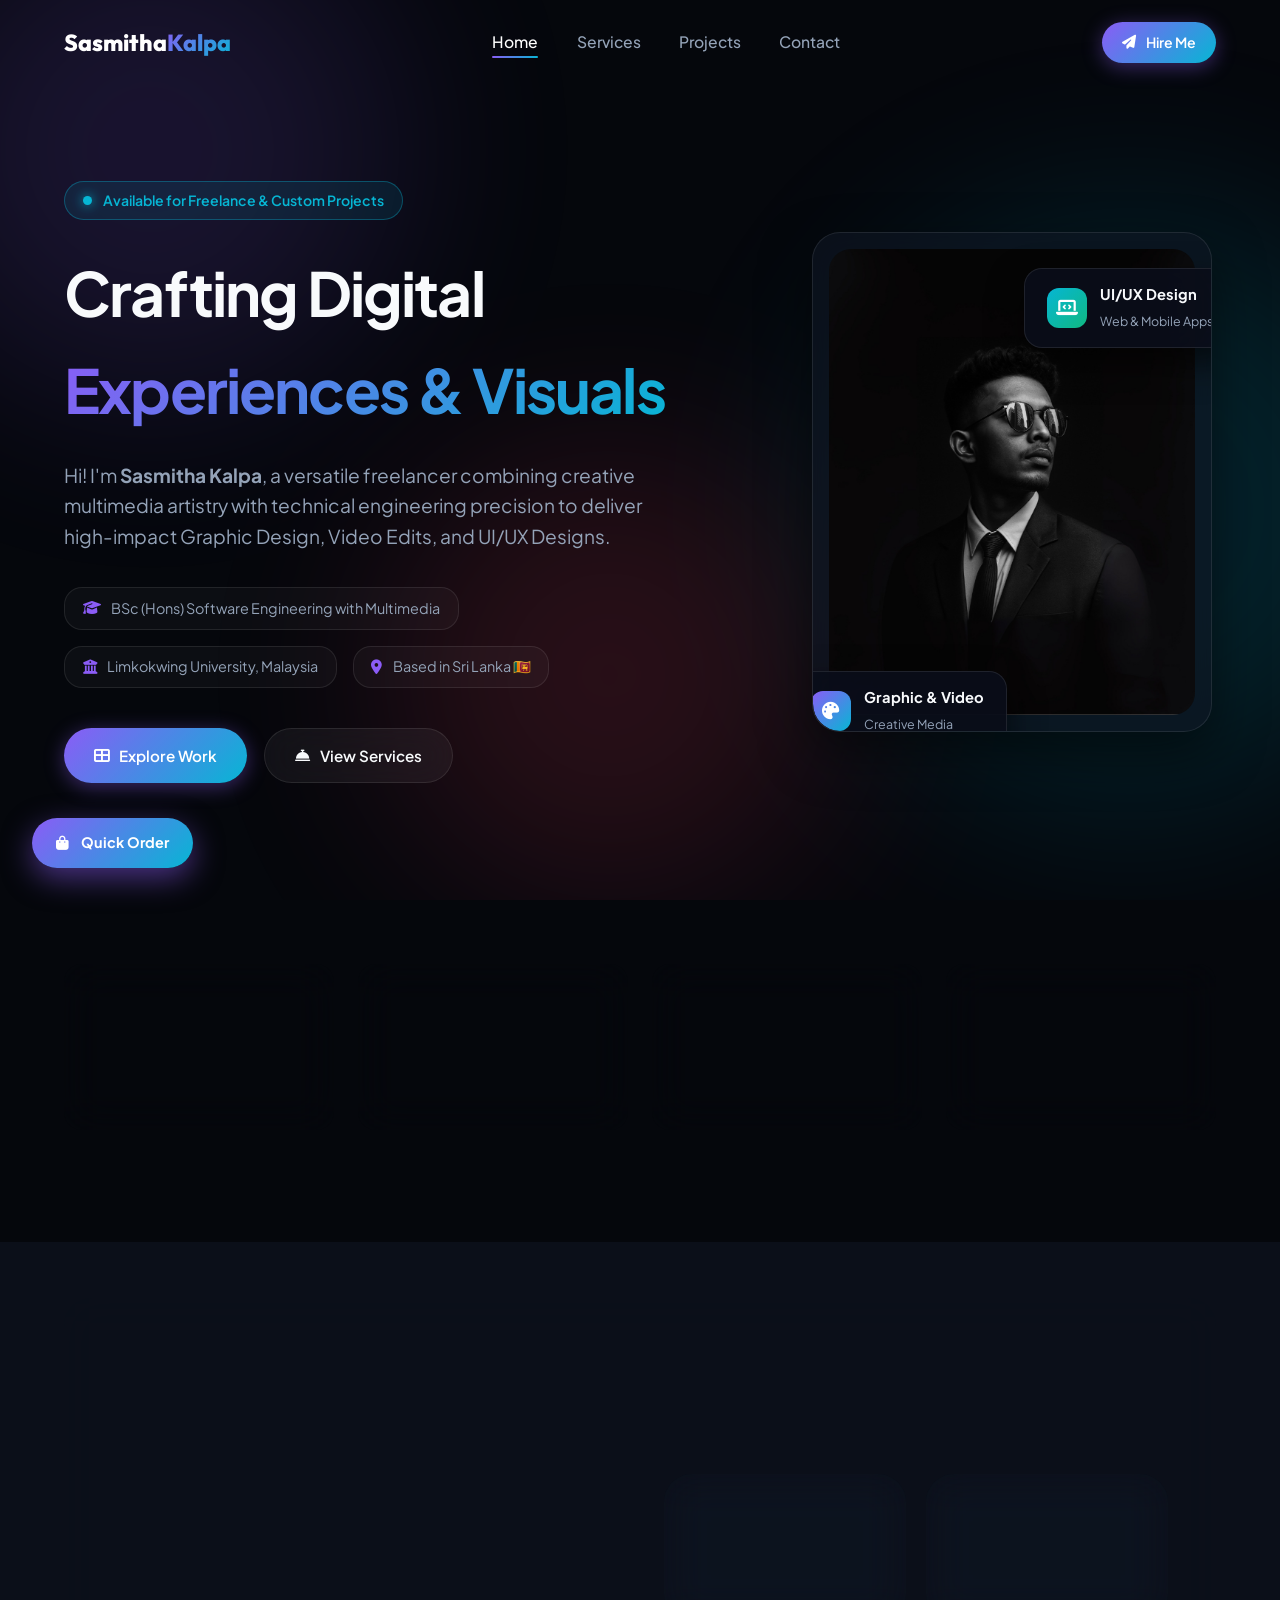
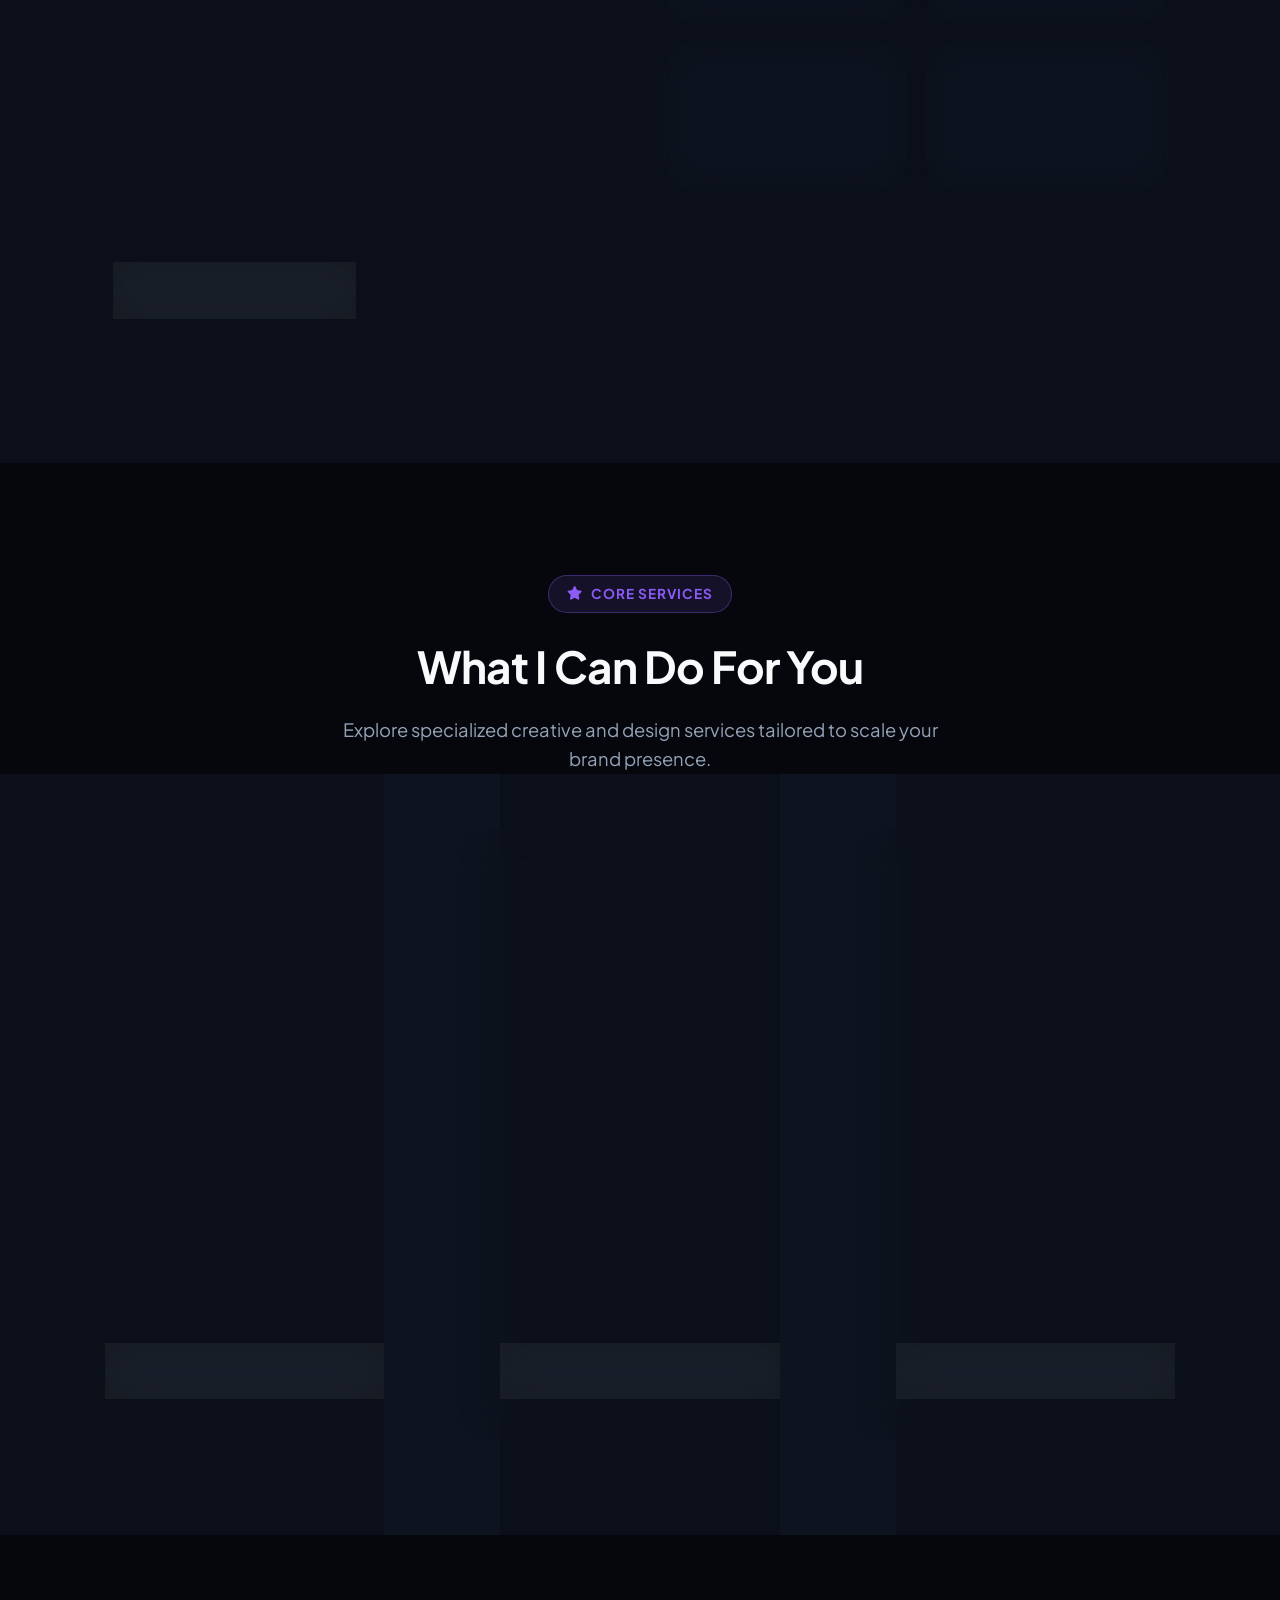
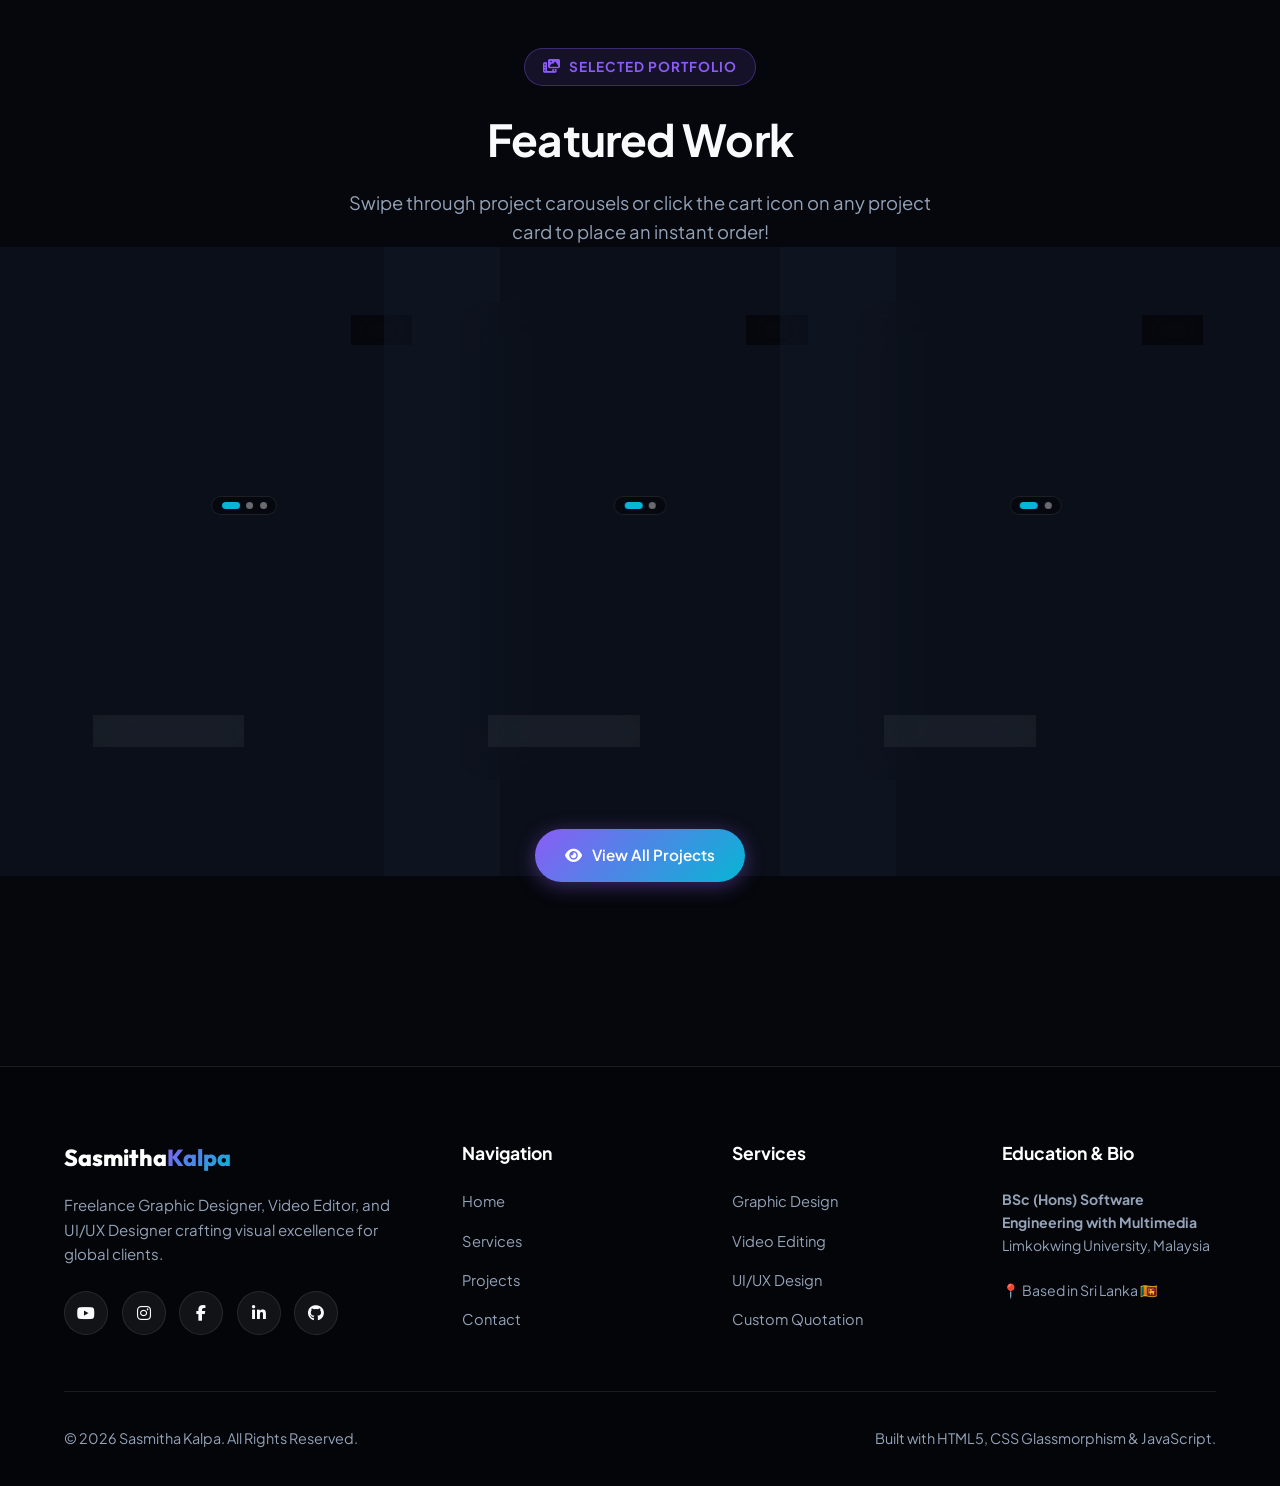
==== index.html @ 76cb1435 "initial commit" ====
<!DOCTYPE html>
<html lang="en">
<head>
  <meta charset="UTF-8">
  <meta name="viewport" content="width=device-width, initial-scale=1.0">
  <title>Sasmitha Kalpa | Freelance Graphic Designer, Video Editor & UI/UX Designer</title>
  <meta name="description" content="Portfolio of Sasmitha Kalpa - Freelance Graphic Designer, Video Editor & UI/UX Designer based in Sri Lanka. BSc (Hons) Software Engineering with Multimedia graduate.">
  
  <!-- Favicon (Cloud-Safe Web Name) -->
  <!-- Favicon - Full Cross-Browser Stack -->
  <link rel="shortcut icon" href="favicon.ico" type="image/x-icon">
  <link rel="icon" type="image/x-icon" href="favicon.ico">
  <link rel="icon" type="image/png" sizes="32x32" href="img/favicon-32.png">
  <link rel="icon" type="image/png" sizes="16x16" href="img/favicon-16.png">
  <link rel="apple-touch-icon" sizes="180x180" href="img/apple-touch-icon.png">
  
  <!-- Google Fonts -->
  <link rel="preconnect" href="https://fonts.googleapis.com">
  <link rel="preconnect" href="https://fonts.gstatic.com" crossorigin>
  <link href="https://fonts.googleapis.com/css2?family=Outfit:wght@400;500;600;700;800&family=Plus+Jakarta+Sans:wght@400;500;600;700&display=swap" rel="stylesheet">
  
  <!-- Font Awesome 6 Icons -->
  <link rel="stylesheet" href="https://cdnjs.cloudflare.com/ajax/libs/font-awesome/6.4.0/css/all.min.css">
  
  <!-- Custom CSS -->
  <link rel="stylesheet" href="styles.css">
</head>
<body>

  <!-- Ambient Animated Glowing Background -->
  <div class="ambient-bg">
    <div class="blob blob-1"></div>
    <div class="blob blob-2"></div>
    <div class="blob blob-3"></div>
  </div>

  <!-- ==========================================
       HEADER & NAVIGATION BAR
       ========================================== -->
  <header class="navbar">
    <div class="container nav-container">
      <a href="index.html" class="logo">
        <!-- <img src="img/wingz-logo.png" alt="Wingz Logo" class="brand-logo-img"> -->
        <span>Sasmitha<span class="gradient-text">Kalpa</span></span>
      </a>

      <nav>
        <ul class="nav-menu">
          <li><a href="index.html" class="nav-link active">Home</a></li>
          <li><a href="services.html" class="nav-link">Services</a></li>
          <li><a href="projects.html" class="nav-link">Projects</a></li>
          <li><a href="contact.html" class="nav-link">Contact</a></li>
        </ul>
      </nav>

      <div class="nav-actions">
        <a href="contact.html" class="btn btn-primary" style="padding: 0.6rem 1.25rem; font-size: 0.88rem;">
          <i class="fas fa-paper-plane"></i> Hire Me
        </a>
        <button class="hamburger" aria-label="Toggle Navigation">
          <span></span>
          <span></span>
          <span></span>
        </button>
      </div>
    </div>
  </header>

  <!-- ==========================================
       HERO SECTION
       ========================================== -->
  <section class="hero">
    <div class="container hero-grid">
      <div class="hero-content reveal">
        <div class="status-badge">
          <span class="pulse-dot"></span>
          <span>Available for Freelance & Custom Projects</span>
        </div>
        
        <h1 class="hero-title">
          Crafting Digital <br><span class="gradient-text">Experiences & Visuals</span>
        </h1>
        
        <p class="hero-subtitle">
          Hi! I'm <strong>Sasmitha Kalpa</strong>, a versatile freelancer combining creative multimedia artistry with technical engineering precision to deliver high-impact Graphic Design, Video Edits, and UI/UX Designs.
        </p>

        <div class="hero-meta">
          <div class="meta-item">
            <i class="fas fa-graduation-cap"></i>
            <span>BSc (Hons) Software Engineering with Multimedia</span>
          </div>
          <div class="meta-item">
            <i class="fas fa-university"></i>
            <span>Limkokwing University, Malaysia</span>
          </div>
          <div class="meta-item">
            <i class="fas fa-location-dot"></i>
            <span>Based in Sri Lanka 🇱🇰</span>
          </div>
        </div>

        <div class="hero-buttons">
          <a href="projects.html" class="btn btn-primary">
            <i class="fas fa-th-large"></i> Explore Work
          </a>
          <a href="services.html" class="btn btn-secondary">
            <i class="fas fa-concierge-bell"></i> View Services
          </a>
        </div>
      </div>

      <div class="hero-image-wrapper reveal">
        <div class="avatar-card glass-card">
          <div class="avatar-inner">
            <img src="img/sasmitha-avatar.png" alt="Sasmitha Kalpa" class="avatar-img">
          </div>

          <div class="floating-badge floating-badge-1">
            <div class="badge-icon"><i class="fas fa-palette"></i></div>
            <div class="badge-text">
              <strong>Graphic & Video</strong>
              <span>Creative Media</span>
            </div>
          </div>

          <div class="floating-badge floating-badge-2">
            <div class="badge-icon" style="background: linear-gradient(135deg, #06b6d4, #10b981);"><i class="fas fa-laptop-code"></i></div>
            <div class="badge-text">
              <strong>UI/UX Design</strong>
              <span>Web & Mobile Apps</span>
            </div>
          </div>
        </div>
      </div>
    </div>
  </section>

  <!-- ==========================================
       STATS & HIGHLIGHTS COUNTER
       ========================================== -->
  <section style="padding: 1rem 0 4rem;">
    <div class="container">
      <div class="stats-grid reveal">
        <div class="glass-card stat-card">
          <div class="stat-number">50+</div>
          <div class="stat-label">Projects Completed</div>
        </div>
        <div class="glass-card stat-card">
          <div class="stat-number">100%</div>
          <div class="stat-label">Client Satisfaction</div>
        </div>
        <div class="glass-card stat-card">
          <div class="stat-number">3</div>
          <div class="stat-label">Specialized Domains</div>
        </div>
        <div class="glass-card stat-card">
          <div class="stat-number">24h</div>
          <div class="stat-label">Fast Inquiry Response</div>
        </div>
      </div>
    </div>
  </section>

  <!-- ==========================================
       ABOUT & SKILLS OVERVIEW SECTION
       ========================================== -->
  <section class="section-padding">
    <div class="container">
      <div class="glass-card about-card reveal" style="padding: 3rem; display: grid; grid-template-columns: 1fr 1fr; gap: 3rem; align-items: center;">
        <div class="about-info">
          <div class="section-title" style="text-align: left; margin-bottom: 1.5rem;">
            <span class="badge"><i class="fas fa-user-check"></i> About Me</span>
            <h2>Bridging Code & Visual Creativity</h2>
          </div>
          <p style="color: var(--text-muted); line-height: 1.7; margin-bottom: 1.5rem;">
            With a solid foundation from my 1-year BSc (Hons) in Software Engineering with Multimedia at Limkokwing University (Malaysia), I specialize in helping brands, businesses, and creators elevate their online identity through modern visual assets, engaging short-form & cinematic videos, and intuitive UI/UX interfaces.
          </p>
          <ul style="display: flex; flex-direction: column; gap: 0.85rem; margin-bottom: 2rem;">
            <li style="display: flex; align-items: center; gap: 0.75rem; color: #fff;"><i class="fas fa-check-circle" style="color: var(--accent-cyan);"></i> <span>100% Custom & Pixel-Perfect Deliverables</span></li>
            <li style="display: flex; align-items: center; gap: 0.75rem; color: #fff;"><i class="fas fa-check-circle" style="color: var(--accent-cyan);"></i> <span>Fast Turnaround & Clear Communication</span></li>
            <li style="display: flex; align-items: center; gap: 0.75rem; color: #fff;"><i class="fas fa-check-circle" style="color: var(--accent-cyan);"></i> <span>Seamless Direct Order & Consultation via WhatsApp/Email</span></li>
          </ul>
          <a href="contact.html" class="btn btn-secondary">
            <i class="fas fa-comments"></i> Start a Conversation
          </a>
        </div>

        <div style="display: grid; grid-template-columns: repeat(2, 1fr); gap: 1.25rem;">
          <div class="glass-card" style="padding: 1.5rem; text-align: center;">
            <i class="fas fa-paint-brush" style="font-size: 2rem; margin-bottom: 0.75rem; color: var(--accent-purple);"></i>
            <h4 style="font-size: 1.1rem; margin-bottom: 0.3rem;">Graphic Design</h4>
            <p style="font-size: 0.82rem; color: var(--text-muted);">Social Media, Posters, Ads</p>
          </div>
          <div class="glass-card" style="padding: 1.5rem; text-align: center;">
            <i class="fas fa-film" style="font-size: 2rem; margin-bottom: 0.75rem; color: var(--accent-cyan);"></i>
            <h4 style="font-size: 1.1rem; margin-bottom: 0.3rem;">Video Editing</h4>
            <p style="font-size: 0.82rem; color: var(--text-muted);">Reels, Shorts, Cinematic</p>
          </div>
          <div class="glass-card" style="padding: 1.5rem; text-align: center;">
            <i class="fab fa-figma" style="font-size: 2rem; margin-bottom: 0.75rem; color: var(--accent-rose);"></i>
            <h4 style="font-size: 1.1rem; margin-bottom: 0.3rem;">UI/UX Design</h4>
            <p style="font-size: 0.82rem; color: var(--text-muted);">Websites, Mobile Apps</p>
          </div>
          <div class="glass-card" style="padding: 1.5rem; text-align: center;">
            <i class="fas fa-code" style="font-size: 2rem; margin-bottom: 0.75rem; color: var(--accent-amber);"></i>
            <h4 style="font-size: 1.1rem; margin-bottom: 0.3rem;">Software Eng.</h4>
            <p style="font-size: 0.82rem; color: var(--text-muted);">Multimedia Systems</p>
          </div>
        </div>
      </div>
    </div>
  </section>

  <!-- ==========================================
       SERVICES TEASER
       ========================================== -->
  <section class="section-padding">
    <div class="container">
      <div class="section-title reveal">
        <span class="badge"><i class="fas fa-star"></i> Core Services</span>
        <h2>What I Can Do For You</h2>
        <p>Explore specialized creative and design services tailored to scale your brand presence.</p>
      </div>

      <div class="services-grid">
        <!-- Graphic Design Card -->
        <div class="glass-card service-card reveal">
          <div class="service-header">
            <div class="service-icon"><i class="fas fa-vector-square"></i></div>
            <button class="btn-cart" onclick="openOrderModal('Graphic Design Package', 'Graphic Design')">
              <i class="fas fa-shopping-cart"></i> Quick Order
            </button>
          </div>
          <h3 class="service-title">Graphic Design</h3>
          <p class="service-desc">Eye-catching visual assets crafted to grab attention across digital platforms and print media.</p>
          <div class="subservice-list">
            <div class="subservice-item">
              <div class="subservice-info">
                <i class="fas fa-hashtag"></i>
                <span>Social Media Designs & Posters</span>
              </div>
            </div>
            <div class="subservice-item">
              <div class="subservice-info">
                <i class="fas fa-image"></i>
                <span>Leaflets & Flyers</span>
              </div>
            </div>
          </div>
          <a href="services.html#graphic-design" class="btn btn-secondary" style="margin-top: auto;">
            <span>Learn More</span> <i class="fas fa-arrow-right"></i>
          </a>
        </div>

        <!-- Video Editing Card -->
        <div class="glass-card service-card reveal">
          <div class="service-header">
            <div class="service-icon" style="background: rgba(6, 182, 212, 0.12); color: var(--accent-cyan); border-color: rgba(6, 182, 212, 0.35);">
              <i class="fas fa-video"></i>
            </div>
            <button class="btn-cart" onclick="openOrderModal('Video Editing Package', 'Video Editing')">
              <i class="fas fa-shopping-cart"></i> Quick Order
            </button>
          </div>
          <h3 class="service-title">Video Editing</h3>
          <p class="service-desc">Engaging, high-retention video production that converts viewers into loyal audience members.</p>
          <div class="subservice-list">
            <div class="subservice-item">
              <div class="subservice-info"><i class="fas fa-play-circle"></i> <span>Social Media Videos</span></div>
            </div>
            <div class="subservice-item">
              <div class="subservice-info"><i class="fab fa-tiktok"></i> <span>Reels & Short-Form Content</span></div>
            </div>
            <div class="subservice-item">
              <div class="subservice-info"><i class="fas fa-film"></i> <span>Cinematic Edits</span></div>
            </div>
          </div>
          <a href="services.html#video-editing" class="btn btn-secondary" style="margin-top: auto;">
            <span>Learn More</span> <i class="fas fa-arrow-right"></i>
          </a>
        </div>

        <!-- UI/UX Design Card -->
        <div class="glass-card service-card reveal">
          <div class="service-header">
            <div class="service-icon" style="background: rgba(244, 63, 94, 0.12); color: var(--accent-rose); border-color: rgba(244, 63, 94, 0.35);">
              <i class="fas fa-layer-group"></i>
            </div>
            <button class="btn-cart" onclick="openOrderModal('UI/UX Design Package', 'UI/UX Design')">
              <i class="fas fa-shopping-cart"></i> Quick Order
            </button>
          </div>
          <h3 class="service-title">UI/UX Design</h3>
          <p class="service-desc">User-centered, modern web and mobile interface designs built for usability and high conversion.</p>
          <div class="subservice-list">
            <div class="subservice-item">
              <div class="subservice-info"><i class="fas fa-desktop"></i> <span>Website Design</span></div>
            </div>
            <div class="subservice-item">
              <div class="subservice-info"><i class="fas fa-mobile-alt"></i> <span>Mobile App Design</span></div>
            </div>
            <div class="subservice-item">
              <div class="subservice-info"><i class="fas fa-cube"></i> <span>Interactive Prototypes</span></div>
            </div>
          </div>
          <a href="services.html#ui-ux" class="btn btn-secondary" style="margin-top: auto;">
            <span>Learn More</span> <i class="fas fa-arrow-right"></i>
          </a>
        </div>
      </div>
    </div>
  </section>

  <!-- ==========================================
       FEATURED PROJECTS PREVIEW (WITH SWIPERS)
       ========================================== -->
  <section class="section-padding">
    <div class="container">
      <div class="section-title reveal">
        <span class="badge"><i class="fas fa-photo-video"></i> Selected Portfolio</span>
        <h2>Featured Work</h2>
        <p>Swipe through project carousels or click the cart icon on any project card to place an instant order!</p>
      </div>

      <div class="projects-grid">
        <!-- Project 1: Social Media Posters Carousel -->
        <div class="glass-card project-card reveal" data-active-index="0">
          <div class="card-carousel">
            <div class="image-count-badge">
              <i class="fas fa-images"></i> <span class="current-img-index">1/3</span>
            </div>

            <button class="carousel-btn prev" aria-label="Previous Slide"><i class="fas fa-chevron-left"></i></button>
            <button class="carousel-btn next" aria-label="Next Slide"><i class="fas fa-chevron-right"></i></button>

            <div class="carousel-slides">
              <div class="carousel-slide">
                <img src="img/projects/poster-1.png" alt="Social Media Poster 1">
              </div>
              <div class="carousel-slide">
                <img src="img/projects/poster-2.png" alt="Social Media Poster 2">
              </div>
              <div class="carousel-slide">
                <img src="img/projects/poster-3.png" alt="Social Media Poster 3">
              </div>
            </div>

            <div class="carousel-dots">
              <span class="carousel-dot active"></span>
              <span class="carousel-dot"></span>
              <span class="carousel-dot"></span>
            </div>

            <div class="project-overlay">
              <span class="category-badge">Graphic Design</span>
              <button class="btn-cart" onclick="openOrderModal('Social Media Poster Design', 'Graphic Design')">
                <i class="fas fa-cart-plus"></i> Order Poster
              </button>
            </div>
          </div>

          <div class="project-content">
            <div class="project-title-row">
              <h3 class="project-title">Social Media Posters</h3>
            </div>
            <p class="project-desc">Swipeable showcase of high-impact social media promotional posters designed for maximum audience engagement.</p>
            <div class="project-footer">
              <button class="btn btn-secondary" style="padding: 0.4rem 0.85rem; font-size: 0.8rem;" onclick="openLightboxModal('Social Media Posters', 'Graphic Design', 'High-resolution promotional posters designed with custom lighting and typography.', ['img/projects/poster-1.png', 'img/projects/poster-2.png', 'img/projects/poster-3.png'], 0)">
                <i class="fas fa-expand"></i> Preview Original
              </button>
              <button class="btn-cart" onclick="openOrderModal('Social Media Poster Design', 'Graphic Design')">
                <i class="fas fa-cart-plus"></i> Order Now
              </button>
            </div>
          </div>
        </div>

        <!-- Project 2: Leaflet Designs Carousel -->
        <div class="glass-card project-card reveal" data-active-index="0">
          <div class="card-carousel">
            <div class="image-count-badge">
              <i class="fas fa-images"></i> <span class="current-img-index">1/2</span>
            </div>

            <button class="carousel-btn prev" aria-label="Previous Slide"><i class="fas fa-chevron-left"></i></button>
            <button class="carousel-btn next" aria-label="Next Slide"><i class="fas fa-chevron-right"></i></button>

            <div class="carousel-slides">
              <div class="carousel-slide">
                <img src="img/projects/leaflet-1.png" alt="Leaflet Design 1">
              </div>
              <div class="carousel-slide">
                <img src="img/projects/leaflet-2.png" alt="Leaflet Design 2">
              </div>
            </div>

            <div class="carousel-dots">
              <span class="carousel-dot active"></span>
              <span class="carousel-dot"></span>
            </div>

            <div class="project-overlay">
              <span class="category-badge">Graphic Design</span>
              <button class="btn-cart" onclick="openOrderModal('Leaflet Design Service', 'Graphic Design')">
                <i class="fas fa-cart-plus"></i> Order Leaflet
              </button>
            </div>
          </div>

          <div class="project-content">
            <div class="project-title-row">
              <h3 class="project-title">Leaflet Designs</h3>
            </div>
            <p class="project-desc">Swipeable showcase of modern promotional leaflets crafted for corporate branding and marketing campaigns.</p>
            <div class="project-footer">
              <button class="btn btn-secondary" style="padding: 0.4rem 0.85rem; font-size: 0.8rem;" onclick="openLightboxModal('Leaflet Designs', 'Graphic Design', 'Professional event and corporate leaflet layouts formatted for print and digital media.', ['img/projects/leaflet-1.png', 'img/projects/leaflet-2.png'], 0)">
                <i class="fas fa-expand"></i> Preview Original
              </button>
              <button class="btn-cart" onclick="openOrderModal('Leaflet Design Service', 'Graphic Design')">
                <i class="fas fa-cart-plus"></i> Order Now
              </button>
            </div>
          </div>
        </div>

        <!-- Project 3: Flyer Designs Carousel -->
        <div class="glass-card project-card reveal" data-active-index="0">
          <div class="card-carousel">
            <div class="image-count-badge">
              <i class="fas fa-images"></i> <span class="current-img-index">1/2</span>
            </div>

            <button class="carousel-btn prev" aria-label="Previous Slide"><i class="fas fa-chevron-left"></i></button>
            <button class="carousel-btn next" aria-label="Next Slide"><i class="fas fa-chevron-right"></i></button>

            <div class="carousel-slides">
              <div class="carousel-slide">
                <img src="img/projects/flyer-1.png" alt="Flyer Design 1">
              </div>
              <div class="carousel-slide">
                <img src="img/projects/flyer-2.png" alt="Flyer Design 2">
              </div>
            </div>

            <div class="carousel-dots">
              <span class="carousel-dot active"></span>
              <span class="carousel-dot"></span>
            </div>

            <div class="project-overlay">
              <span class="category-badge">Graphic Design</span>
              <button class="btn-cart" onclick="openOrderModal('Flyer Design Service', 'Graphic Design')">
                <i class="fas fa-cart-plus"></i> Order Flyer
              </button>
            </div>
          </div>

          <div class="project-content">
            <div class="project-title-row">
              <h3 class="project-title">Flyer Designs</h3>
            </div>
            <p class="project-desc">Swipeable showcase of high-converting business and event flyers formatted with clean visual hierarchy.</p>
            <div class="project-footer">
              <button class="btn btn-secondary" style="padding: 0.4rem 0.85rem; font-size: 0.8rem;" onclick="openLightboxModal('Flyer Designs', 'Graphic Design', 'High-impact marketing flyers designed with custom composition for digital ads and print.', ['img/projects/flyer-1.png', 'img/projects/flyer-2.png'], 0)">
                <i class="fas fa-expand"></i> Preview Original
              </button>
              <button class="btn-cart" onclick="openOrderModal('Flyer Design Service', 'Graphic Design')">
                <i class="fas fa-cart-plus"></i> Order Now
              </button>
            </div>
          </div>
        </div>
      </div>

      <div style="text-align: center; margin-top: 3rem;">
        <a href="projects.html" class="btn btn-primary">
          <i class="fas fa-eye"></i> View All Projects
        </a>
      </div>
    </div>
  </section>

  <!-- ==========================================
       UNCROPPED LIGHTBOX PREVIEW MODAL COMPONENT
       ========================================== -->
  <div class="modal-overlay" id="lightboxModal">
    <div class="modal-card glass-card lightbox-card">
      <button class="modal-close" aria-label="Close Modal"><i class="fas fa-times"></i></button>
      <div class="lightbox-body">
        <div class="lightbox-media">
          <img src="" alt="Full Quality Uncropped Preview">
        </div>
        <div class="lightbox-content">
          <div>
            <span class="category-badge lightbox-category" style="margin-bottom: 0.75rem; display: inline-block;">Category</span>
            <h3 class="lightbox-title" style="font-size: 1.6rem; margin-bottom: 0.75rem;">Project Title</h3>
            <p class="lightbox-desc" style="color: var(--text-muted); font-size: 0.92rem; line-height: 1.6;">Description text...</p>
          </div>
          <div style="margin-top: 1.5rem; padding-top: 1rem; border-top: 1px solid var(--border-glass);">
            <button class="btn btn-primary lightbox-order-btn" style="width: 100%;">
              <i class="fas fa-shopping-cart"></i> Place Order For Similar Project
            </button>
          </div>
        </div>
      </div>
    </div>
  </div>

  <!-- ==========================================
       QUICK ORDER CART MODAL COMPONENT
       ========================================== -->
  <div class="modal-overlay" id="orderModal">
    <div class="modal-card glass-card">
      <button class="modal-close" aria-label="Close Modal"><i class="fas fa-times"></i></button>

      <div class="modal-header">
        <span class="badge"><i class="fas fa-shopping-bag"></i> Place Order / Inquiry</span>
        <h3>Confirm Your Order</h3>
        <p style="color: var(--text-muted); font-size: 0.9rem; margin-top: 0.25rem;">
          Fill in your details below. Sasmitha will instantly receive your email request and contact you back via WhatsApp/Email!
        </p>
      </div>

      <div class="order-item-banner">
        <i class="fas fa-box-open"></i>
        <div class="order-item-info">
          <h4 id="orderItemTitle">Selected Service</h4>
          <span id="orderItemCategory">Category</span>
        </div>
      </div>

      <form id="quickOrderForm">
        <div class="form-group">
          <label class="form-label" for="orderName"><i class="fas fa-user"></i> Full Name *</label>
          <input type="text" id="orderName" class="form-control" placeholder="e.g. John Doe" required>
        </div>

        <div style="display: grid; grid-template-columns: 1fr 1fr; gap: 1rem;">
          <div class="form-group">
            <label class="form-label" for="orderWhatsapp"><i class="fab fa-whatsapp"></i> WhatsApp Number *</label>
            <input type="tel" id="orderWhatsapp" class="form-control" placeholder="+94 7X XXX XXXX" required>
          </div>

          <div class="form-group">
            <label class="form-label" for="orderEmail"><i class="fas fa-envelope"></i> Email Address *</label>
            <input type="email" id="orderEmail" class="form-control" placeholder="name@example.com" required>
          </div>
        </div>

        <div class="form-group">
          <label class="form-label" for="orderNotes"><i class="fas fa-comment-dots"></i> Project Brief / Notes (Optional)</label>
          <textarea id="orderNotes" class="form-control" placeholder="Describe your vision, timeline, or any specific requirements..."></textarea>
        </div>

        <button type="submit" class="btn btn-primary" style="width: 100%; margin-top: 0.5rem;">
          <i class="fas fa-paper-plane"></i> Confirm & Notify Sasmitha
        </button>
      </form>
    </div>
  </div>

  <!-- ==========================================
       FOOTER
       ========================================== -->
  <footer class="footer">
    <div class="container">
      <div class="footer-grid">
        <div class="footer-brand">
          <a href="index.html" class="logo">
            <!-- <img src="img/wingz-logo.png" alt="Wingz Logo" class="brand-logo-img"> -->
            <span>Sasmitha<span class="gradient-text">Kalpa</span></span>
          </a>
          <p>
            Freelance Graphic Designer, Video Editor, and UI/UX Designer crafting visual excellence for global clients.
          </p>
          <div class="social-links">
            <a href="https://www.youtube.com/@Era_sasmitha" class="icon-btn" title="YouTube" target="_blank" rel="noopener"><i class="fab fa-youtube"></i></a>
            <a href="https://www.instagram.com/iam_sasmitha_/" class="icon-btn" title="Instagram" target="_blank" rel="noopener"><i class="fab fa-instagram"></i></a>
            <a href="https://www.facebook.com/profile.php?id=100094303121475" class="icon-btn" title="Facebook" target="_blank" rel="noopener"><i class="fab fa-facebook-f"></i></a>
            <a href="https://www.linkedin.com/in/sasmitha-kalpa-29b8452bb/" class="icon-btn" title="LinkedIn" target="_blank" rel="noopener"><i class="fab fa-linkedin-in"></i></a>
            <a href="https://github.com/Sasmitha-Dev" class="icon-btn" title="GitHub" target="_blank" rel="noopener"><i class="fab fa-github"></i></a>
          </div>
        </div>

        <div class="footer-column">
          <h4>Navigation</h4>
          <ul class="footer-links">
            <li><a href="index.html">Home</a></li>
            <li><a href="services.html">Services</a></li>
            <li><a href="projects.html">Projects</a></li>
            <li><a href="contact.html">Contact</a></li>
          </ul>
        </div>

        <div class="footer-column">
          <h4>Services</h4>
          <ul class="footer-links">
            <li><a href="services.html#graphic-design">Graphic Design</a></li>
            <li><a href="services.html#video-editing">Video Editing</a></li>
            <li><a href="services.html#ui-ux">UI/UX Design</a></li>
            <li><a href="contact.html">Custom Quotation</a></li>
          </ul>
        </div>

        <div class="footer-column">
          <h4>Education & Bio</h4>
          <p style="font-size: 0.88rem; color: var(--text-muted); line-height: 1.6;">
            <strong>BSc (Hons) Software Engineering with Multimedia</strong><br>
            Limkokwing University, Malaysia<br><br>
            📍 Based in Sri Lanka 🇱🇰
          </p>
        </div>
      </div>

      <div class="footer-bottom">
        <p>&copy; 2026 Sasmitha Kalpa. All Rights Reserved.</p>
        <p>Built with HTML5, CSS Glassmorphism & JavaScript.</p>
      </div>
    </div>
  </footer>

  <!-- Main JavaScript File -->
  <script src="script.js"></script>
</body>
</html>
---- styles.css ----
/* ==========================================================================
   ULTIMATE PORTFOLIO WEBSITE - SASMITHA KALPA
   Master Stylesheet (styles.css) - Multi-Image Carousel & Uncropped Lightbox
   ========================================================================== */

/* --------------------------------------------------------------------------
   1. CSS VARIABLES & THEME SETUP
   -------------------------------------------------------------------------- */
:root {
  /* Dark Ambient Colors */
  --bg-dark: #05070c;
  --bg-surface: #0a0e1a;
  --bg-card: rgba(15, 22, 36, 0.6);
  --bg-card-hover: rgba(24, 34, 56, 0.85);
  --bg-glass-heavy: rgba(10, 14, 26, 0.95);
  
  /* Glass Borders */
  --border-glass: rgba(255, 255, 255, 0.09);
  --border-glass-hover: rgba(139, 92, 246, 0.45);
  --border-glow: rgba(6, 182, 212, 0.5);

  /* Neon Gradients */
  --accent-purple: #8b5cf6;
  --accent-cyan: #06b6d4;
  --accent-rose: #f43f5e;
  --accent-amber: #f59e0b;
  --accent-emerald: #10b981;
  
  --accent-gradient: linear-gradient(135deg, #8b5cf6 0%, #06b6d4 100%);
  --accent-gradient-secondary: linear-gradient(135deg, #06b6d4 0%, #10b981 100%);

  /* Typography */
  --text-primary: #f8fafc;
  --text-muted: #94a3b8;
  --text-dim: #64748b;
  
  --font-heading: 'Outfit', -apple-system, BlinkMacSystemFont, sans-serif;
  --font-body: 'Plus Jakarta Sans', -apple-system, BlinkMacSystemFont, sans-serif;

  /* Shadows & Blurs */
  --shadow-glass: 0 20px 50px rgba(0, 0, 0, 0.5);
  --shadow-glow-purple: 0 0 30px rgba(139, 92, 246, 0.3);
  --shadow-glow-cyan: 0 0 30px rgba(6, 182, 212, 0.3);
  --blur-glass: blur(20px);
  --blur-heavy: blur(30px);

  /* Radii & Transitions */
  --radius-sm: 10px;
  --radius-md: 18px;
  --radius-lg: 28px;
  --radius-full: 9999px;
  
  --transition-fast: 0.2s cubic-bezier(0.16, 1, 0.3, 1);
  --transition-normal: 0.35s cubic-bezier(0.16, 1, 0.3, 1);
  --transition-slow: 0.6s cubic-bezier(0.16, 1, 0.3, 1);

  --max-width: 1280px;
}

/* --------------------------------------------------------------------------
   2. GLOBAL RESET & AMBIENT ANIMATED BACKGROUND
   -------------------------------------------------------------------------- */
*, *::before, *::after {
  box-sizing: border-box;
  margin: 0;
  padding: 0;
}

html {
  scroll-behavior: smooth;
  font-size: 16px;
  background-color: var(--bg-dark);
  color: var(--text-primary);
}

body {
  font-family: var(--font-body);
  line-height: 1.6;
  overflow-x: hidden;
  min-height: 100vh;
  position: relative;
  background: var(--bg-dark);
}

/* Floating ambient glowing blobs */
.ambient-bg {
  position: fixed;
  inset: 0;
  pointer-events: none;
  z-index: 0;
  overflow: hidden;
}

.blob {
  position: absolute;
  border-radius: 50%;
  filter: blur(100px);
  opacity: 0.15;
  animation: floatBlob 20s ease-in-out infinite alternate;
}

.blob-1 { width: 500px; height: 500px; background: var(--accent-purple); top: -100px; left: -100px; }
.blob-2 { width: 600px; height: 600px; background: var(--accent-cyan); bottom: 10%; right: -150px; animation-delay: -7s; }
.blob-3 { width: 450px; height: 450px; background: var(--accent-rose); top: 50%; left: 30%; animation-delay: -14s; }

@keyframes floatBlob {
  0% { transform: translate(0, 0) scale(1); }
  50% { transform: translate(60px, 40px) scale(1.1); }
  100% { transform: translate(-40px, 80px) scale(0.95); }
}

a { color: inherit; text-decoration: none; transition: var(--transition-fast); }
ul { list-style: none; }
img, video { max-width: 100%; height: auto; display: block; }

button, input, select, textarea {
  font-family: inherit; font-size: inherit; color: inherit;
  border: none; outline: none; background: none;
}
button { cursor: pointer; }

/* Custom Scrollbar */
::-webkit-scrollbar { width: 10px; }
::-webkit-scrollbar-track { background: var(--bg-dark); }
::-webkit-scrollbar-thumb {
  background: rgba(139, 92, 246, 0.35);
  border-radius: var(--radius-full);
}
::-webkit-scrollbar-thumb:hover { background: rgba(139, 92, 246, 0.7); }

/* --------------------------------------------------------------------------
   3. UTILITIES & GLASS CARDS
   -------------------------------------------------------------------------- */
.container {
  width: 90%;
  max-width: var(--max-width);
  margin: 0 auto;
  position: relative;
  z-index: 1;
}

.section-padding { padding: 6.5rem 0; }

@media (max-width: 768px) { .section-padding { padding: 4.5rem 0; } }

.section-title { text-align: center; margin-bottom: 3.5rem; }

.section-title .badge {
  display: inline-flex; align-items: center; gap: 0.5rem;
  padding: 0.45rem 1.1rem; border-radius: var(--radius-full);
  background: rgba(139, 92, 246, 0.12); border: 1px solid rgba(139, 92, 246, 0.35);
  color: var(--accent-purple); font-size: 0.85rem; font-weight: 700;
  text-transform: uppercase; letter-spacing: 1px; margin-bottom: 1.1rem;
}

.section-title h2 { font-size: 2.75rem; letter-spacing: -0.02em; margin-bottom: 0.85rem; }
.section-title p { color: var(--text-muted); font-size: 1.15rem; max-width: 620px; margin: 0 auto; }

.gradient-text {
  background: var(--accent-gradient);
  -webkit-background-clip: text;
  -webkit-text-fill-color: transparent;
  display: inline-block;
}

.glass-card {
  background: var(--bg-card);
  backdrop-filter: var(--blur-glass);
  -webkit-backdrop-filter: var(--blur-glass);
  border: 1px solid var(--border-glass);
  border-radius: var(--radius-lg);
  box-shadow: var(--shadow-glass);
  transition: var(--transition-normal);
  position: relative;
  overflow: hidden;
}

.glass-card:hover {
  background: var(--bg-card-hover);
  border-color: var(--border-glass-hover);
  transform: translateY(-5px);
  box-shadow: var(--shadow-glass), var(--shadow-glow-purple);
}

/* Buttons */
.btn {
  display: inline-flex; align-items: center; justify-content: center;
  gap: 0.65rem; padding: 0.9rem 1.85rem; border-radius: var(--radius-full);
  font-weight: 600; font-size: 0.95rem; transition: var(--transition-normal);
  position: relative; z-index: 1;
}

.btn-primary {
  background: var(--accent-gradient); color: #ffffff;
  box-shadow: 0 4px 20px rgba(139, 92, 246, 0.4);
}

.btn-primary:hover {
  box-shadow: 0 8px 30px rgba(139, 92, 246, 0.7);
  transform: translateY(-2px) scale(1.02);
}

.btn-secondary {
  background: rgba(255, 255, 255, 0.05);
  border: 1px solid var(--border-glass);
  color: var(--text-primary);
  backdrop-filter: var(--blur-glass);
}

.btn-secondary:hover {
  background: rgba(255, 255, 255, 0.12);
  border-color: rgba(255, 255, 255, 0.3);
  transform: translateY(-2px);
}

.btn-cart {
  padding: 0.65rem 1.25rem;
  border-radius: var(--radius-md);
  background: rgba(139, 92, 246, 0.18);
  border: 1px solid rgba(139, 92, 246, 0.4);
  color: #ffffff;
  font-size: 0.88rem;
  font-weight: 600;
  display: inline-flex;
  align-items: center;
  gap: 0.5rem;
  transition: var(--transition-fast);
}

.btn-cart:hover {
  background: var(--accent-gradient);
  border-color: transparent;
  box-shadow: 0 4px 18px rgba(139, 92, 246, 0.5);
  transform: scale(1.04);
}

.icon-btn {
  width: 44px; height: 44px; border-radius: var(--radius-full);
  background: rgba(255, 255, 255, 0.06); border: 1px solid var(--border-glass);
  display: inline-flex; align-items: center; justify-content: center;
  color: var(--text-primary); transition: var(--transition-fast);
}

.icon-btn:hover {
  background: var(--accent-gradient); border-color: transparent;
  color: #fff; transform: translateY(-3px) rotate(5deg);
}

/* Floating Cart Indicator */
.floating-cart-btn {
  position: fixed; bottom: 2rem; left: 2rem; z-index: 999;
  background: var(--accent-gradient); color: #fff;
  padding: 0.85rem 1.5rem; border-radius: var(--radius-full);
  box-shadow: 0 10px 30px rgba(139, 92, 246, 0.5);
  display: flex; align-items: center; gap: 0.75rem;
  font-weight: 700; font-size: 0.9rem; cursor: pointer;
  transition: var(--transition-normal);
  animation: pulseGlow 3s infinite alternate;
}

.floating-cart-btn:hover {
  transform: translateY(-4px) scale(1.05);
  box-shadow: 0 15px 40px rgba(139, 92, 246, 0.8);
}

@keyframes pulseGlow {
  0% { box-shadow: 0 0 15px rgba(139, 92, 246, 0.4); }
  100% { box-shadow: 0 0 35px rgba(6, 182, 212, 0.8); }
}

/* --------------------------------------------------------------------------
   4. NAVIGATION BAR & BRAND LOGO
   -------------------------------------------------------------------------- */
.navbar {
  position: fixed; top: 0; left: 0; width: 100%; z-index: 1000;
  padding: 1.35rem 0; transition: var(--transition-normal);
}

.navbar.scrolled {
  padding: 0.9rem 0; background: rgba(5, 7, 12, 0.88);
  backdrop-filter: var(--blur-heavy); -webkit-backdrop-filter: var(--blur-heavy);
  border-bottom: 1px solid var(--border-glass);
  box-shadow: 0 10px 35px rgba(0, 0, 0, 0.6);
}

.nav-container { display: flex; align-items: center; justify-content: space-between; }

.logo {
  display: flex; align-items: center; gap: 0.85rem;
  font-family: var(--font-heading); font-weight: 800;
  font-size: 1.45rem; color: #ffffff;
}

.brand-logo-img {
  height: 42px; width: auto; object-fit: contain;
  border-radius: 8px; filter: drop-shadow(0 0 8px rgba(139, 92, 246, 0.5));
  transition: var(--transition-fast);
}

.logo:hover .brand-logo-img {
  transform: scale(1.06);
  filter: drop-shadow(0 0 14px rgba(6, 182, 212, 0.8));
}

.logo-icon {
  width: 40px; height: 40px; border-radius: 12px;
  background: var(--accent-gradient); display: flex;
  align-items: center; justify-content: center;
  color: #ffffff; font-size: 1.15rem; box-shadow: var(--shadow-glow-purple);
}

.nav-menu { display: flex; align-items: center; gap: 2.4rem; }

.nav-link {
  font-size: 0.98rem; font-weight: 500; color: var(--text-muted);
  position: relative; padding: 0.4rem 0;
}

.nav-link:hover, .nav-link.active { color: #ffffff; }

.nav-link::after {
  content: ''; position: absolute; bottom: 0; left: 0;
  width: 0%; height: 2px; background: var(--accent-gradient);
  border-radius: 2px; transition: var(--transition-fast);
}

.nav-link:hover::after, .nav-link.active::after { width: 100%; }

.nav-actions { display: flex; align-items: center; gap: 1rem; }

.hamburger {
  display: none; flex-direction: column; justify-content: space-between;
  width: 28px; height: 20px; background: none; border: none; cursor: pointer; z-index: 1001;
}

.hamburger span {
  width: 100%; height: 2px; background-color: var(--text-primary);
  border-radius: 2px; transition: var(--transition-normal);
}

.hamburger.active span:nth-child(1) { transform: translateY(9px) rotate(45deg); }
.hamburger.active span:nth-child(2) { opacity: 0; }
.hamburger.active span:nth-child(3) { transform: translateY(-9px) rotate(-45deg); }

@media (max-width: 900px) {
  .hamburger { display: flex; }
  .nav-menu {
    position: fixed; top: 0; right: -100%;
    width: 82%; max-width: 380px; height: 100vh;
    background: rgba(10, 14, 26, 0.97);
    backdrop-filter: var(--blur-heavy);
    border-left: 1px solid var(--border-glass);
    flex-direction: column; justify-content: center;
    align-items: center; gap: 2.2rem; transition: var(--transition-normal);
    box-shadow: -15px 0 50px rgba(0, 0, 0, 0.8);
  }
  .nav-menu.active { right: 0; }
  .nav-link { font-size: 1.3rem; }
}

/* --------------------------------------------------------------------------
   5. HERO & HOME PAGE
   -------------------------------------------------------------------------- */
.hero {
  min-height: 100vh; padding-top: 9rem; padding-bottom: 5rem;
  display: flex; align-items: center;
}

.hero-grid {
  display: grid; grid-template-columns: 1.25fr 0.75fr; gap: 4rem; align-items: center;
}

@media (max-width: 992px) {
  .hero-grid { grid-template-columns: 1fr; gap: 3.5rem; text-align: center; }
}

.status-badge {
  display: inline-flex; align-items: center; gap: 0.65rem;
  padding: 0.45rem 1.15rem; border-radius: var(--radius-full);
  background: rgba(6, 182, 212, 0.1); border: 1px solid rgba(6, 182, 212, 0.35);
  color: var(--accent-cyan); font-size: 0.88rem; font-weight: 600; margin-bottom: 1.5rem;
}

.pulse-dot {
  width: 9px; height: 9px; border-radius: 50%;
  background-color: var(--accent-cyan); box-shadow: 0 0 12px var(--accent-cyan);
  animation: pulse 2s infinite;
}

@keyframes pulse {
  0% { transform: scale(0.95); box-shadow: 0 0 0 0 rgba(6, 182, 212, 0.7); }
  70% { transform: scale(1.05); box-shadow: 0 0 0 12px rgba(6, 182, 212, 0); }
  100% { transform: scale(0.95); box-shadow: 0 0 0 0 rgba(6, 182, 212, 0); }
}

.hero-title { font-size: 3.8rem; letter-spacing: -0.03em; margin-bottom: 1.35rem; }
@media (max-width: 768px) { .hero-title { font-size: 2.6rem; } }

.hero-subtitle { font-size: 1.2rem; color: var(--text-muted); margin-bottom: 2.2rem; max-width: 600px; }
@media (max-width: 992px) { .hero-subtitle { margin-left: auto; margin-right: auto; } }

.hero-meta { display: flex; flex-wrap: wrap; gap: 1rem; margin-bottom: 2.5rem; }
@media (max-width: 992px) { .hero-meta { justify-content: center; } }

.meta-item {
  display: flex; align-items: center; gap: 0.65rem;
  font-size: 0.9rem; color: var(--text-muted);
  background: rgba(255, 255, 255, 0.03); padding: 0.55rem 1.1rem;
  border-radius: var(--radius-md); border: 1px solid var(--border-glass);
}
.meta-item i { color: var(--accent-purple); }

.hero-buttons { display: flex; gap: 1.1rem; flex-wrap: wrap; }
@media (max-width: 992px) { .hero-buttons { justify-content: center; } }

.hero-image-wrapper { position: relative; display: flex; justify-content: center; }

.avatar-card {
  width: 100%; max-width: 400px; aspect-ratio: 4 / 5;
  border-radius: var(--radius-lg); padding: 1rem;
  background: var(--bg-card); border: 1px solid var(--border-glass); position: relative;
}

.avatar-inner {
  width: 100%; height: 100%; border-radius: calc(var(--radius-lg) - 6px);
  overflow: hidden; position: relative;
  background: linear-gradient(180deg, rgba(139, 92, 246, 0.2) 0%, rgba(6, 182, 212, 0.2) 100%);
}

.avatar-img { width: 100%; height: 100%; object-fit: cover; }

.floating-badge {
  position: absolute; padding: 0.9rem 1.35rem; border-radius: var(--radius-md);
  background: rgba(10, 14, 26, 0.9); backdrop-filter: var(--blur-heavy);
  border: 1px solid var(--border-glass); box-shadow: 0 15px 35px rgba(0, 0, 0, 0.6);
  display: flex; align-items: center; gap: 0.85rem; z-index: 2;
}

.floating-badge-1 { bottom: -20px; left: -25px; }
.floating-badge-2 { top: 35px; right: -25px; }

@media (max-width: 480px) {
  .floating-badge-1 { left: 0; bottom: -15px; }
  .floating-badge-2 { right: 0; top: 15px; }
}

.badge-icon {
  width: 40px; height: 40px; border-radius: 12px;
  background: var(--accent-gradient); display: flex;
  align-items: center; justify-content: center; color: #fff; font-size: 1.1rem;
}

.badge-text strong { display: block; font-size: 0.92rem; }
.badge-text span { font-size: 0.78rem; color: var(--text-muted); }

/* Stats Grid */
.stats-grid {
  display: grid; grid-template-columns: repeat(auto-fit, minmax(200px, 1fr));
  gap: 1.5rem; margin-top: 3rem;
}

.stat-card {
  padding: 2rem 1.5rem; text-align: center; border-radius: var(--radius-md);
  background: rgba(255, 255, 255, 0.02); border: 1px solid var(--border-glass);
}

.stat-number {
  font-size: 2.8rem; font-weight: 800; font-family: var(--font-heading);
  background: var(--accent-gradient); -webkit-background-clip: text;
  -webkit-text-fill-color: transparent; margin-bottom: 0.3rem;
}

.stat-label { font-size: 0.9rem; color: var(--text-muted); }

/* --------------------------------------------------------------------------
   6. SERVICES
   -------------------------------------------------------------------------- */
.services-grid {
  display: grid; grid-template-columns: repeat(auto-fit, minmax(340px, 1fr)); gap: 2.2rem;
}

.service-card { padding: 2.5rem; display: flex; flex-direction: column; height: 100%; }

.service-header { display: flex; align-items: center; justify-content: space-between; margin-bottom: 1.5rem; }

.service-icon {
  width: 64px; height: 64px; border-radius: var(--radius-md);
  background: rgba(139, 92, 246, 0.12); border: 1px solid rgba(139, 92, 246, 0.35);
  display: flex; align-items: center; justify-content: center;
  font-size: 1.85rem; color: var(--accent-purple);
}

.service-title { font-size: 1.65rem; margin-bottom: 0.75rem; }
.service-desc { color: var(--text-muted); font-size: 0.96rem; margin-bottom: 1.75rem; }

.subservice-list { display: flex; flex-direction: column; gap: 1rem; margin-bottom: 2rem; flex-grow: 1; }

.subservice-item {
  display: flex; align-items: center; justify-content: space-between;
  gap: 1rem; padding: 0.9rem 1.1rem; border-radius: var(--radius-md);
  background: rgba(255, 255, 255, 0.02); border: 1px solid rgba(255, 255, 255, 0.06);
  transition: var(--transition-fast);
}

.subservice-item:hover { background: rgba(255, 255, 255, 0.06); border-color: rgba(139, 92, 246, 0.3); }

.subservice-info { display: flex; align-items: center; gap: 0.75rem; }
.subservice-info i { color: var(--accent-cyan); font-size: 0.95rem; }
.subservice-info span { font-size: 0.95rem; font-weight: 600; }

.tools-tags {
  display: flex; flex-wrap: wrap; gap: 0.55rem;
  margin-top: 1rem; padding-top: 1.25rem; border-top: 1px solid var(--border-glass);
}

.tool-tag {
  font-size: 0.8rem; padding: 0.3rem 0.75rem; border-radius: var(--radius-sm);
  background: rgba(255, 255, 255, 0.04); color: var(--text-muted); border: 1px solid var(--border-glass);
}

/* --------------------------------------------------------------------------
   7. MULTI-IMAGE CAROUSEL & PROJECTS GALLERY
   -------------------------------------------------------------------------- */
.filter-container {
  display: flex; justify-content: center; flex-wrap: wrap; gap: 0.85rem; margin-bottom: 3.5rem;
}

.filter-btn {
  padding: 0.7rem 1.5rem; border-radius: var(--radius-full);
  background: rgba(255, 255, 255, 0.04); border: 1px solid var(--border-glass);
  color: var(--text-muted); font-size: 0.92rem; font-weight: 600; transition: var(--transition-fast);
}

.filter-btn:hover, .filter-btn.active {
  background: var(--accent-gradient); border-color: transparent;
  color: #ffffff; box-shadow: 0 4px 20px rgba(139, 92, 246, 0.4);
}

.projects-grid {
  display: grid; grid-template-columns: repeat(auto-fill, minmax(350px, 1fr)); gap: 2.2rem;
}

.project-card { display: flex; flex-direction: column; height: 100%; }

/* Carousel Slider Styles */
.card-carousel {
  position: relative; width: 100%; aspect-ratio: 16 / 10;
  overflow: hidden; border-bottom: 1px solid var(--border-glass);
  background: #060810;
  touch-action: pan-y;
}

.carousel-slides {
  display: flex; width: 100%; height: 100%;
  transition: transform 0.4s cubic-bezier(0.16, 1, 0.3, 1);
}

.carousel-slide {
  min-width: 100%; height: 100%; position: relative; overflow: hidden;
  display: flex; align-items: center; justify-content: center;
}

.carousel-slide img {
  width: 100%; height: 100%; object-fit: cover;
  transition: transform 0.5s ease;
}

.project-card:hover .carousel-slide img { transform: scale(1.05); }

/* Carousel Controls */
.carousel-btn {
  position: absolute; top: 50%; transform: translateY(-50%);
  width: 36px; height: 36px; border-radius: 50%;
  background: rgba(8, 12, 22, 0.75); backdrop-filter: var(--blur-glass);
  border: 1px solid var(--border-glass); color: #fff;
  display: flex; align-items: center; justify-content: center;
  font-size: 0.9rem; z-index: 10; opacity: 0;
  transition: var(--transition-fast);
}

.card-carousel:hover .carousel-btn { opacity: 1; }
.carousel-btn:hover { background: var(--accent-gradient); border-color: transparent; }

.carousel-btn.prev { left: 0.75rem; }
.carousel-btn.next { right: 0.75rem; }

/* Carousel Dots Indicator */
.carousel-dots {
  position: absolute; bottom: 0.75rem; left: 50%; transform: translateX(-50%);
  display: flex; gap: 0.4rem; z-index: 10;
  padding: 0.3rem 0.6rem; border-radius: var(--radius-full);
  background: rgba(5, 7, 12, 0.65); backdrop-filter: var(--blur-glass);
  border: 1px solid var(--border-glass);
}

.carousel-dot {
  width: 7px; height: 7px; border-radius: 50%;
  background: rgba(255, 255, 255, 0.4); cursor: pointer;
  transition: var(--transition-fast);
}

.carousel-dot.active {
  width: 18px; border-radius: 4px; background: var(--accent-cyan);
}

/* Image Count Counter Badge */
.image-count-badge {
  position: absolute; top: 0.75rem; right: 0.75rem; z-index: 10;
  padding: 0.25rem 0.65rem; border-radius: var(--radius-full);
  background: rgba(5, 7, 12, 0.8); backdrop-filter: var(--blur-glass);
  border: 1px solid var(--border-glass); color: #fff;
  font-size: 0.75rem; font-weight: 700; display: flex; align-items: center; gap: 0.35rem;
}

.project-overlay {
  position: absolute; inset: 0;
  background: linear-gradient(to top, rgba(5, 7, 12, 0.95) 0%, transparent 65%);
  opacity: 0; display: flex; align-items: flex-end; justify-content: space-between;
  padding: 1.35rem; transition: var(--transition-normal); z-index: 5;
  pointer-events: none;
}

.project-overlay button, .project-overlay span { pointer-events: auto; }
.project-card:hover .project-overlay { opacity: 1; }

.category-badge {
  font-size: 0.78rem; font-weight: 700;
  text-transform: uppercase; letter-spacing: 0.5px;
  padding: 0.35rem 0.85rem; border-radius: var(--radius-full);
  background: rgba(139, 92, 246, 0.25);
  border: 1px solid rgba(139, 92, 246, 0.45);
  color: #ffffff; backdrop-filter: var(--blur-glass);
}

.project-content {
  padding: 1.75rem; display: flex; flex-direction: column; flex-grow: 1;
}

.project-title-row {
  display: flex; align-items: center; justify-content: space-between;
  margin-bottom: 0.55rem;
}

.project-title { font-size: 1.3rem; }
.project-desc { font-size: 0.92rem; color: var(--text-muted); margin-bottom: 1.5rem; flex-grow: 1; }

.project-footer {
  display: flex; align-items: center; justify-content: space-between;
  padding-top: 1.1rem; border-top: 1px solid var(--border-glass);
}

/* --------------------------------------------------------------------------
   8. UNCROPPED LIGHTBOX & CONTACT FORM
   -------------------------------------------------------------------------- */
.contact-grid {
  display: grid; grid-template-columns: 0.95fr 1.05fr; gap: 3.5rem;
}

@media (max-width: 900px) { .contact-grid { grid-template-columns: 1fr; } }

.contact-info-card { padding: 2.75rem; display: flex; flex-direction: column; gap: 2rem; }
.contact-method { display: flex; align-items: center; gap: 1.35rem; }

.contact-icon {
  width: 56px; height: 56px; border-radius: var(--radius-md);
  background: rgba(139, 92, 246, 0.12); border: 1px solid rgba(139, 92, 246, 0.35);
  display: flex; align-items: center; justify-content: center;
  font-size: 1.45rem; color: var(--accent-purple); flex-shrink: 0;
}

.contact-detail h4 {
  font-size: 0.88rem; color: var(--text-muted); text-transform: uppercase;
  letter-spacing: 0.5px; margin-bottom: 0.2rem;
}

.contact-detail p, .contact-detail a { font-size: 1.12rem; font-weight: 600; color: #fff; }
.contact-detail a:hover { color: var(--accent-cyan); }
.social-links { display: flex; gap: 0.85rem; margin-top: 1rem; }

.contact-form-card { padding: 2.75rem; }
.form-group { margin-bottom: 1.6rem; }
.form-label { display: block; font-size: 0.92rem; font-weight: 600; margin-bottom: 0.55rem; color: var(--text-primary); }

.form-control {
  width: 100%; padding: 0.9rem 1.25rem;
  border-radius: var(--radius-md); background: rgba(255, 255, 255, 0.035);
  border: 1px solid var(--border-glass); color: #ffffff; transition: var(--transition-fast);
}

.form-control:focus {
  background: rgba(255, 255, 255, 0.07);
  border-color: var(--accent-purple); box-shadow: 0 0 20px rgba(139, 92, 246, 0.25);
}

select.form-control option { background: #0c101d; color: #fff; }
textarea.form-control { resize: vertical; min-height: 130px; }

/* Modals */
.modal-overlay {
  position: fixed; inset: 0; background: rgba(3, 5, 9, 0.92);
  backdrop-filter: var(--blur-heavy); -webkit-backdrop-filter: var(--blur-heavy);
  z-index: 2000; display: flex; align-items: center; justify-content: center;
  padding: 1.5rem; opacity: 0; visibility: hidden; transition: var(--transition-normal);
}

.modal-overlay.active { opacity: 1; visibility: visible; }

.modal-card {
  width: 100%; max-width: 580px; max-height: 92vh; overflow-y: auto;
  background: rgba(12, 17, 30, 0.96); border: 1px solid rgba(139, 92, 246, 0.4);
  border-radius: var(--radius-lg); padding: 2.75rem; position: relative;
  box-shadow: 0 25px 60px rgba(0, 0, 0, 0.85), var(--shadow-glow-purple);
  transform: scale(0.92); transition: var(--transition-normal);
}

.modal-overlay.active .modal-card { transform: scale(1); }

.modal-close {
  position: absolute; top: 1.35rem; right: 1.35rem;
  width: 40px; height: 40px; border-radius: 50%;
  background: rgba(255, 255, 255, 0.08); border: 1px solid var(--border-glass);
  color: #fff; display: flex; align-items: center; justify-content: center;
  font-size: 1.2rem; transition: var(--transition-fast); z-index: 10;
}

.modal-close:hover { background: rgba(244, 63, 94, 0.3); color: #fff; border-color: rgba(244, 63, 94, 0.6); }

.order-item-banner {
  padding: 1.15rem; border-radius: var(--radius-md);
  background: rgba(139, 92, 246, 0.12); border: 1px solid rgba(139, 92, 246, 0.3);
  margin-bottom: 1.6rem; display: flex; align-items: center; gap: 1.1rem;
}

.order-item-banner i { font-size: 1.6rem; color: var(--accent-purple); }
.order-item-info h4 { font-size: 1.05rem; color: #fff; }
.order-item-info span { font-size: 0.85rem; color: var(--text-muted); }

/* Uncropped Lightbox Viewer */
.lightbox-card {
  max-width: 1000px; width: 95vw; padding: 0; overflow: hidden;
  background: rgba(8, 11, 20, 0.98); border-color: rgba(6, 182, 212, 0.4);
}

.lightbox-body {
  display: grid; grid-template-columns: 1.3fr 0.7fr; min-height: 520px;
}

@media (max-width: 850px) {
  .lightbox-body { grid-template-columns: 1fr; }
}

.lightbox-media {
  background: #020306; display: flex; align-items: center; justify-content: center;
  padding: 1.5rem; position: relative; overflow: hidden; max-height: 80vh;
}

.lightbox-media img {
  max-width: 100%; max-height: 75vh; width: auto; height: auto;
  object-fit: contain; border-radius: var(--radius-sm);
  box-shadow: 0 10px 30px rgba(0,0,0,0.8);
}

.lightbox-media video {
  max-width: 100%; max-height: 75vh; width: auto; height: auto;
  object-fit: contain; border-radius: var(--radius-sm);
}

.lightbox-nav-btn {
  position: absolute; top: 50%; transform: translateY(-50%);
  width: 44px; height: 44px; border-radius: 50%;
  background: rgba(10, 14, 26, 0.85); border: 1px solid var(--border-glass);
  color: #fff; display: flex; align-items: center; justify-content: center;
  font-size: 1.1rem; z-index: 10; transition: var(--transition-fast);
}

.lightbox-nav-btn:hover { background: var(--accent-gradient); border-color: transparent; }
.lightbox-nav-btn.prev { left: 1rem; }
.lightbox-nav-btn.next { right: 1rem; }

.lightbox-content {
  padding: 2.5rem; display: flex; flex-direction: column; justify-content: space-between;
  background: rgba(12, 17, 30, 0.98); border-left: 1px solid var(--border-glass);
}

/* Toast Notifications */
.toast-container {
  position: fixed; bottom: 2rem; right: 2rem; z-index: 3000;
  display: flex; flex-direction: column; gap: 0.85rem;
}

.toast {
  padding: 1.15rem 1.6rem; border-radius: var(--radius-md);
  background: rgba(12, 17, 30, 0.96); backdrop-filter: var(--blur-heavy);
  border: 1px solid var(--accent-purple); box-shadow: 0 12px 35px rgba(0, 0, 0, 0.7);
  color: #fff; display: flex; align-items: center; gap: 1rem;
  animation: slideInRight 0.35s forwards;
}

@keyframes slideInRight {
  from { transform: translateX(100%); opacity: 0; }
  to { transform: translateX(0); opacity: 1; }
}

/* --------------------------------------------------------------------------
   9. FOOTER
   -------------------------------------------------------------------------- */
.footer {
  border-top: 1px solid var(--border-glass);
  background: rgba(3, 5, 9, 0.85); padding: 4.5rem 0 2.2rem; margin-top: 5rem;
}

.footer-grid {
  display: grid; grid-template-columns: 1.6fr repeat(3, 1fr); gap: 3.5rem; margin-bottom: 3.5rem;
}

@media (max-width: 900px) { .footer-grid { grid-template-columns: 1fr 1fr; } }
@media (max-width: 550px) { .footer-grid { grid-template-columns: 1fr; } }

.footer-brand p { color: var(--text-muted); font-size: 0.94rem; margin-top: 1.1rem; margin-bottom: 1.6rem; max-width: 340px; }
.footer-column h4 { font-size: 1.1rem; margin-bottom: 1.35rem; color: #ffffff; }
.footer-links { display: flex; flex-direction: column; gap: 0.85rem; }
.footer-links a { color: var(--text-muted); font-size: 0.92rem; }
.footer-links a:hover { color: var(--accent-purple); transform: translateX(5px); }

.footer-bottom {
  border-top: 1px solid var(--border-glass); padding-top: 2.2rem;
  display: flex; align-items: center; justify-content: space-between;
  font-size: 0.9rem; color: var(--text-muted);
}

@media (max-width: 600px) { .footer-bottom { flex-direction: column; gap: 1rem; text-align: center; } }

/* Scroll Animation Helper */
.reveal {
  opacity: 0; transform: translateY(35px);
  transition: opacity 0.8s cubic-bezier(0.16, 1, 0.3, 1), transform 0.8s cubic-bezier(0.16, 1, 0.3, 1);
}

.reveal.active { opacity: 1; transform: translateY(0); }
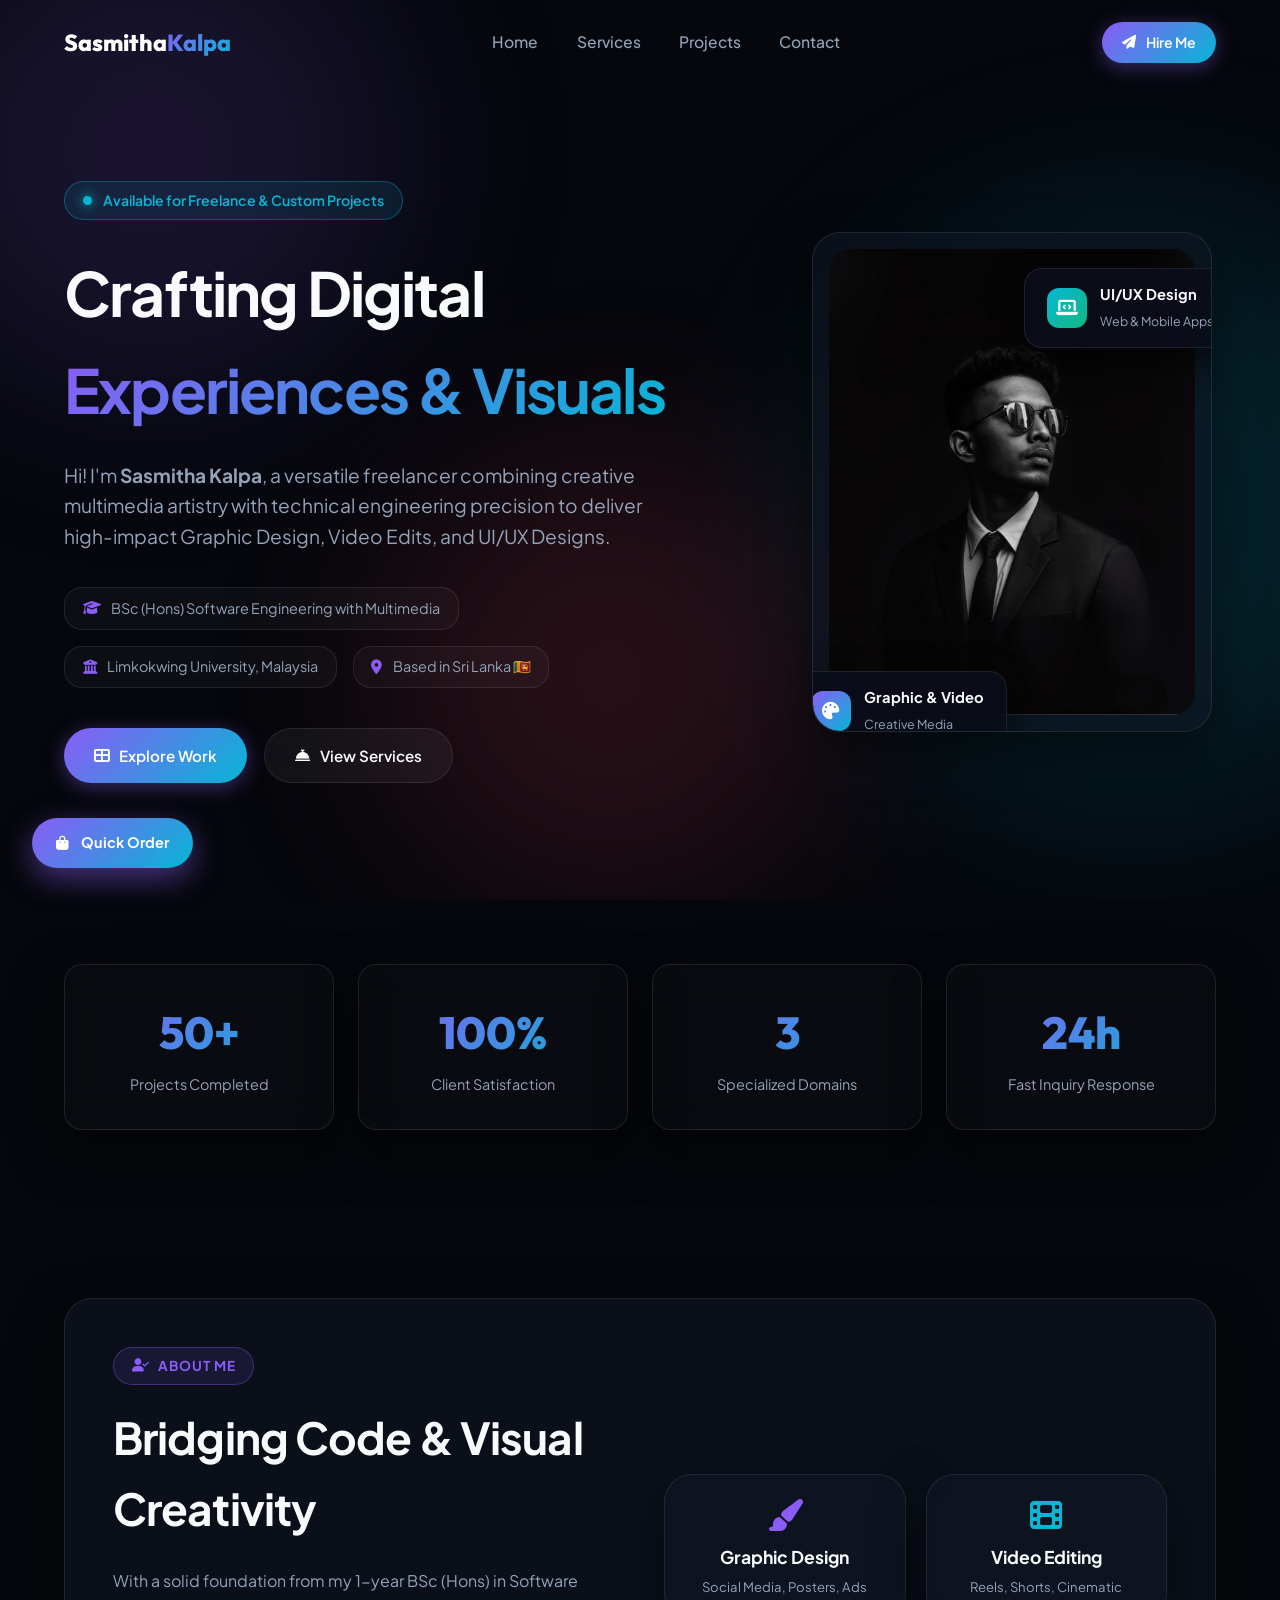
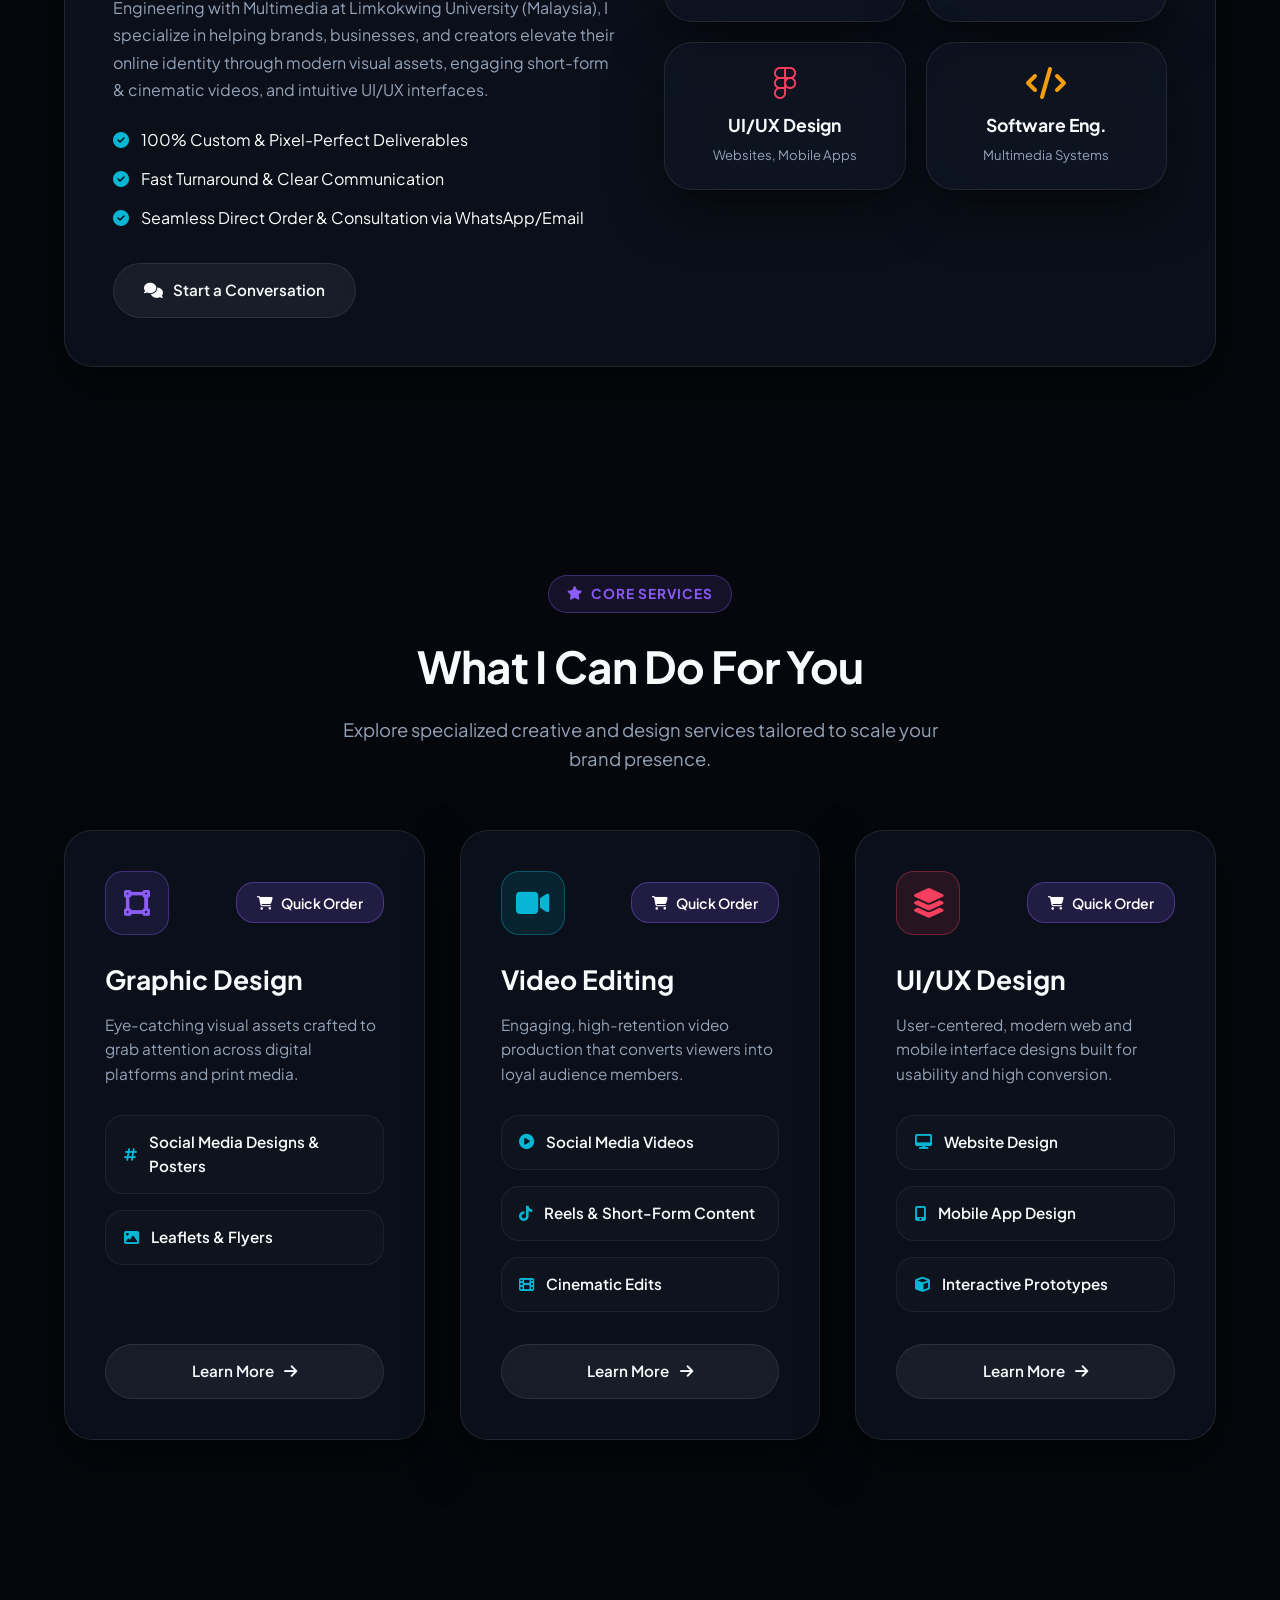
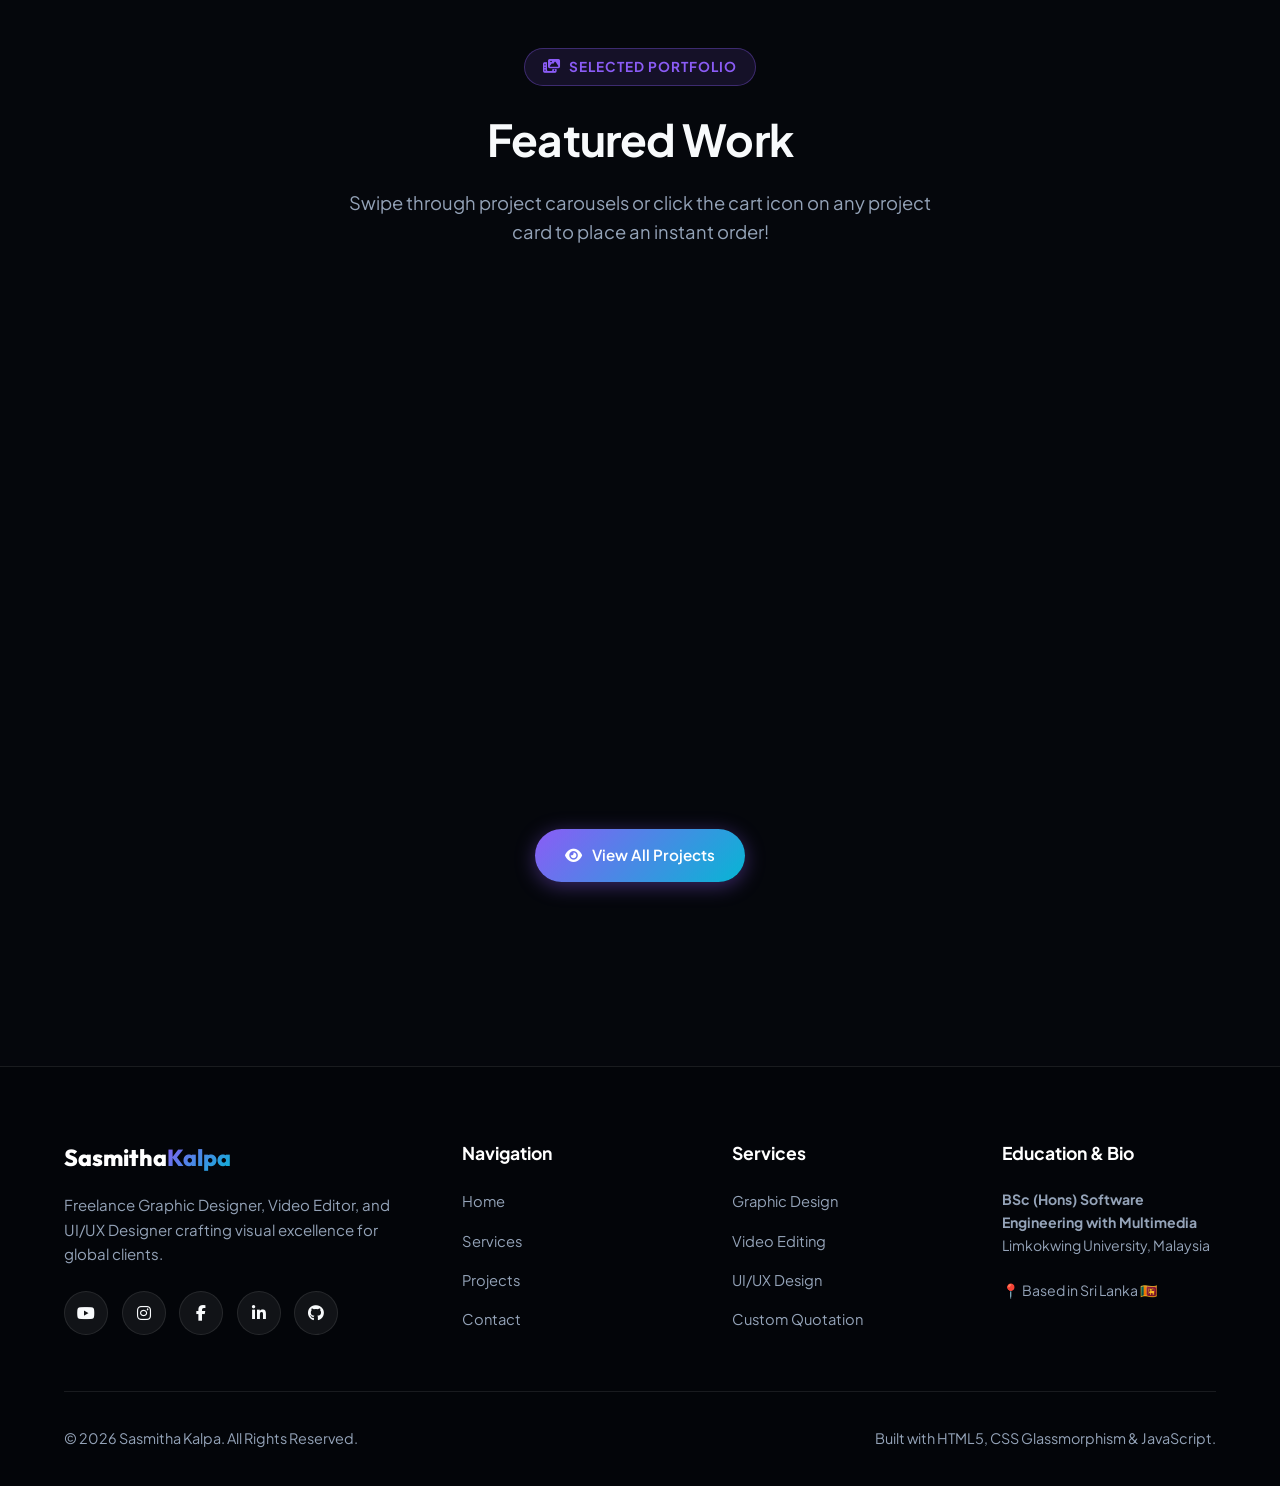
==== commit aaacf479: "Add clean URLs script" ====
--- a/index.html
+++ b/index.html
@@ -24,6 +24,14 @@
   
   <!-- Custom CSS -->
   <link rel="stylesheet" href="styles.css">
+  <script>
+  if (window.location.pathname.endsWith('.html')) {
+    let cleanPath = window.location.pathname
+      .replace(/\/index\.html$/, '/')
+      .replace(/\.html$/, '');
+    window.history.replaceState(null, '', cleanPath + window.location.search + window.location.hash);
+  }
+  </script>
 </head>
 <body>
 
@@ -39,22 +47,22 @@
        ========================================== -->
   <header class="navbar">
     <div class="container nav-container">
-      <a href="index.html" class="logo">
+      <a href="./" class="logo">
         <!-- <img src="img/wingz-logo.png" alt="Wingz Logo" class="brand-logo-img"> -->
         <span>Sasmitha<span class="gradient-text">Kalpa</span></span>
       </a>
 
       <nav>
         <ul class="nav-menu">
-          <li><a href="index.html" class="nav-link active">Home</a></li>
-          <li><a href="services.html" class="nav-link">Services</a></li>
-          <li><a href="projects.html" class="nav-link">Projects</a></li>
-          <li><a href="contact.html" class="nav-link">Contact</a></li>
+          <li><a href="./" class="nav-link active">Home</a></li>
+          <li><a href="services" class="nav-link">Services</a></li>
+          <li><a href="projects" class="nav-link">Projects</a></li>
+          <li><a href="contact" class="nav-link">Contact</a></li>
         </ul>
       </nav>
 
       <div class="nav-actions">
-        <a href="contact.html" class="btn btn-primary" style="padding: 0.6rem 1.25rem; font-size: 0.88rem;">
+        <a href="contact" class="btn btn-primary" style="padding: 0.6rem 1.25rem; font-size: 0.88rem;">
           <i class="fas fa-paper-plane"></i> Hire Me
         </a>
         <button class="hamburger" aria-label="Toggle Navigation">
@@ -101,10 +109,10 @@
         </div>
 
         <div class="hero-buttons">
-          <a href="projects.html" class="btn btn-primary">
+          <a href="projects" class="btn btn-primary">
             <i class="fas fa-th-large"></i> Explore Work
           </a>
-          <a href="services.html" class="btn btn-secondary">
+          <a href="services" class="btn btn-secondary">
             <i class="fas fa-concierge-bell"></i> View Services
           </a>
         </div>
@@ -181,7 +189,7 @@
             <li style="display: flex; align-items: center; gap: 0.75rem; color: #fff;"><i class="fas fa-check-circle" style="color: var(--accent-cyan);"></i> <span>Fast Turnaround & Clear Communication</span></li>
             <li style="display: flex; align-items: center; gap: 0.75rem; color: #fff;"><i class="fas fa-check-circle" style="color: var(--accent-cyan);"></i> <span>Seamless Direct Order & Consultation via WhatsApp/Email</span></li>
           </ul>
-          <a href="contact.html" class="btn btn-secondary">
+          <a href="contact" class="btn btn-secondary">
             <i class="fas fa-comments"></i> Start a Conversation
           </a>
         </div>
@@ -248,7 +256,7 @@
               </div>
             </div>
           </div>
-          <a href="services.html#graphic-design" class="btn btn-secondary" style="margin-top: auto;">
+          <a href="services#graphic-design" class="btn btn-secondary" style="margin-top: auto;">
             <span>Learn More</span> <i class="fas fa-arrow-right"></i>
           </a>
         </div>
@@ -276,7 +284,7 @@
               <div class="subservice-info"><i class="fas fa-film"></i> <span>Cinematic Edits</span></div>
             </div>
           </div>
-          <a href="services.html#video-editing" class="btn btn-secondary" style="margin-top: auto;">
+          <a href="services#video-editing" class="btn btn-secondary" style="margin-top: auto;">
             <span>Learn More</span> <i class="fas fa-arrow-right"></i>
           </a>
         </div>
@@ -304,7 +312,7 @@
               <div class="subservice-info"><i class="fas fa-cube"></i> <span>Interactive Prototypes</span></div>
             </div>
           </div>
-          <a href="services.html#ui-ux" class="btn btn-secondary" style="margin-top: auto;">
+          <a href="services#ui-ux" class="btn btn-secondary" style="margin-top: auto;">
             <span>Learn More</span> <i class="fas fa-arrow-right"></i>
           </a>
         </div>
@@ -474,7 +482,7 @@
       </div>
 
       <div style="text-align: center; margin-top: 3rem;">
-        <a href="projects.html" class="btn btn-primary">
+        <a href="projects" class="btn btn-primary">
           <i class="fas fa-eye"></i> View All Projects
         </a>
       </div>
@@ -567,7 +575,7 @@
     <div class="container">
       <div class="footer-grid">
         <div class="footer-brand">
-          <a href="index.html" class="logo">
+          <a href="./" class="logo">
             <!-- <img src="img/wingz-logo.png" alt="Wingz Logo" class="brand-logo-img"> -->
             <span>Sasmitha<span class="gradient-text">Kalpa</span></span>
           </a>
@@ -586,20 +594,20 @@
         <div class="footer-column">
           <h4>Navigation</h4>
           <ul class="footer-links">
-            <li><a href="index.html">Home</a></li>
-            <li><a href="services.html">Services</a></li>
-            <li><a href="projects.html">Projects</a></li>
-            <li><a href="contact.html">Contact</a></li>
+            <li><a href="./">Home</a></li>
+            <li><a href="services">Services</a></li>
+            <li><a href="projects">Projects</a></li>
+            <li><a href="contact">Contact</a></li>
           </ul>
         </div>
 
         <div class="footer-column">
           <h4>Services</h4>
           <ul class="footer-links">
-            <li><a href="services.html#graphic-design">Graphic Design</a></li>
-            <li><a href="services.html#video-editing">Video Editing</a></li>
-            <li><a href="services.html#ui-ux">UI/UX Design</a></li>
-            <li><a href="contact.html">Custom Quotation</a></li>
+            <li><a href="services#graphic-design">Graphic Design</a></li>
+            <li><a href="services#video-editing">Video Editing</a></li>
+            <li><a href="services#ui-ux">UI/UX Design</a></li>
+            <li><a href="contact">Custom Quotation</a></li>
           </ul>
         </div>
 
